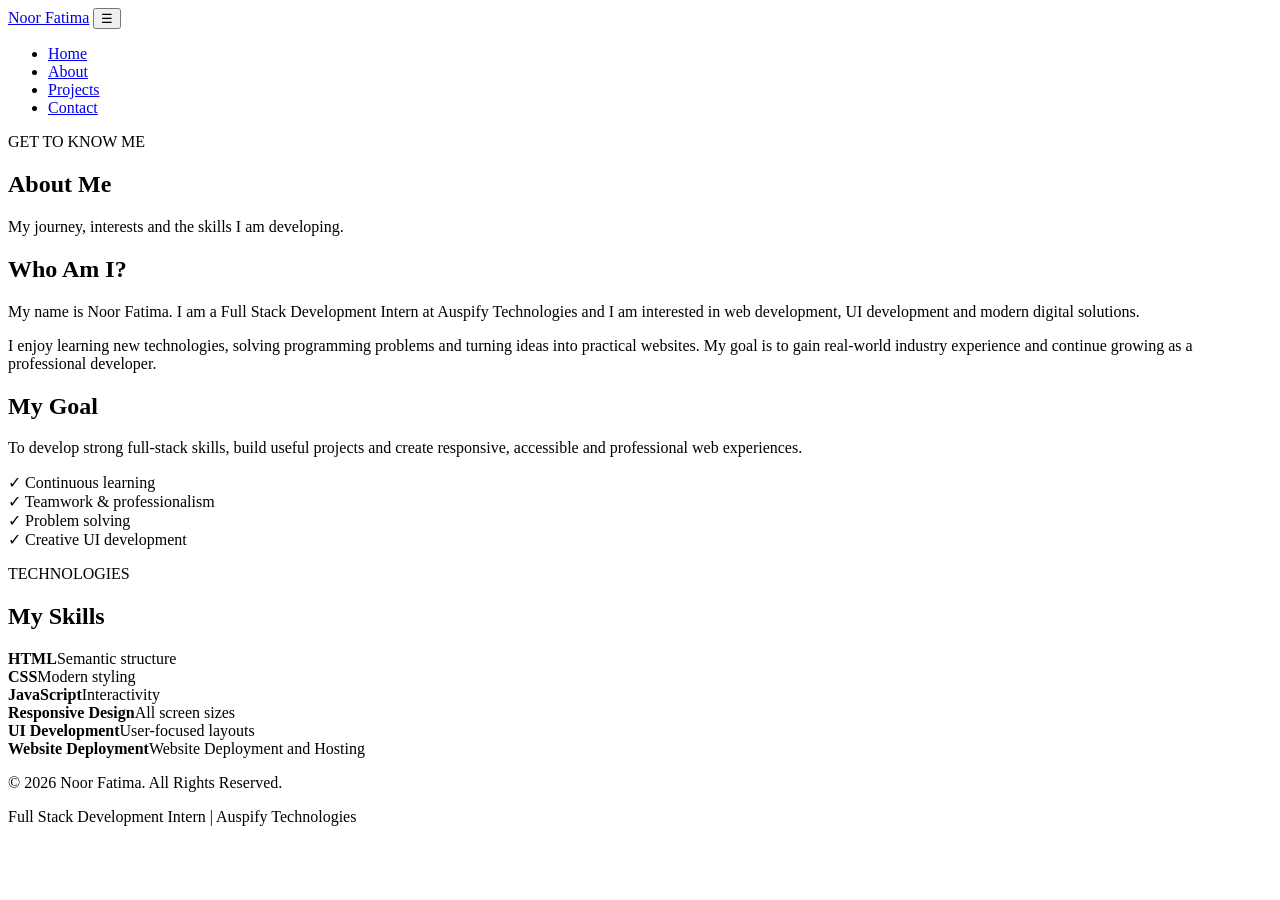
==== about.html @ 8fc9ce42 "Add files via upload" ====
<!DOCTYPE html>
<html lang="en">
<head>
  <meta charset="UTF-8">
  <meta name="viewport" content="width=device-width, initial-scale=1.0">
  <meta name="description" content="About Noor Fatima and her web development skills">
  <title>Noor Fatima | About</title>
  <link rel="stylesheet" href="css/style.css">
</head>
<body>
<header>
  <nav class="navbar">
    <a class="logo" href="index.html">Noor Fatima<span></span></a>
    <button class="menu-toggle" aria-label="Open navigation">☰</button>
    <ul class="nav-links">
      <li><a href="index.html">Home</a></li>
      <li><a class="active" href="about.html">About</a></li>
      <li><a href="projects.html">Projects</a></li>
      <li><a href="contact.html">Contact</a></li>
    </ul>
  </nav>
</header>

<main>
  <section class="page-header">
    <p class="eyebrow">GET TO KNOW ME</p>
    <h1>About <span>Me</span></h1>
    <p>My journey, interests and the skills I am developing.</p>
  </section>

  <section class="section about-layout">
    <div class="about-card">
      <h2>Who Am I?</h2>
      <p>My name is Noor Fatima. I am a Full Stack Development Intern at Auspify Technologies and I am interested in web development, UI development and modern digital solutions.</p>
      <p>I enjoy learning new technologies, solving programming problems and turning ideas into practical websites. My goal is to gain real-world industry experience and continue growing as a professional developer.</p>
    </div>
    <div class="about-card">
      <h2>My Goal</h2>
      <p>To develop strong full-stack skills, build useful projects and create responsive, accessible and professional web experiences.</p>
      <div class="mini-list">
        <div>✓ Continuous learning</div>
        <div>✓ Teamwork & professionalism</div>
        <div>✓ Problem solving</div>
        <div>✓ Creative UI development</div>
      </div>
    </div>
  </section>

  <section class="section">
    <div class="section-heading">
      <p class="eyebrow">TECHNOLOGIES</p>
      <h2>My Skills</h2>
    </div>
    <div class="skills-grid">
      <div class="skill"><strong>HTML</strong><span>Semantic structure</span></div>
      <div class="skill"><strong>CSS</strong><span>Modern styling</span></div>
      <div class="skill"><strong>JavaScript</strong><span>Interactivity</span></div>
      <div class="skill"><strong>Responsive Design</strong><span>All screen sizes</span></div>
      <div class="skill"><strong>UI Development</strong><span>User-focused layouts</span></div>
      <div class="skill"><strong>Website Deployment</strong><span>Website Deployment and Hosting</span></div>
    </div>
  </section>
</main>

<footer>
  <p>© 2026 Noor Fatima. All Rights Reserved.</p>
  <p>Full Stack Development Intern | Auspify Technologies</p>
</footer>
<script src="js/script.js"></script>
</body>
</html>
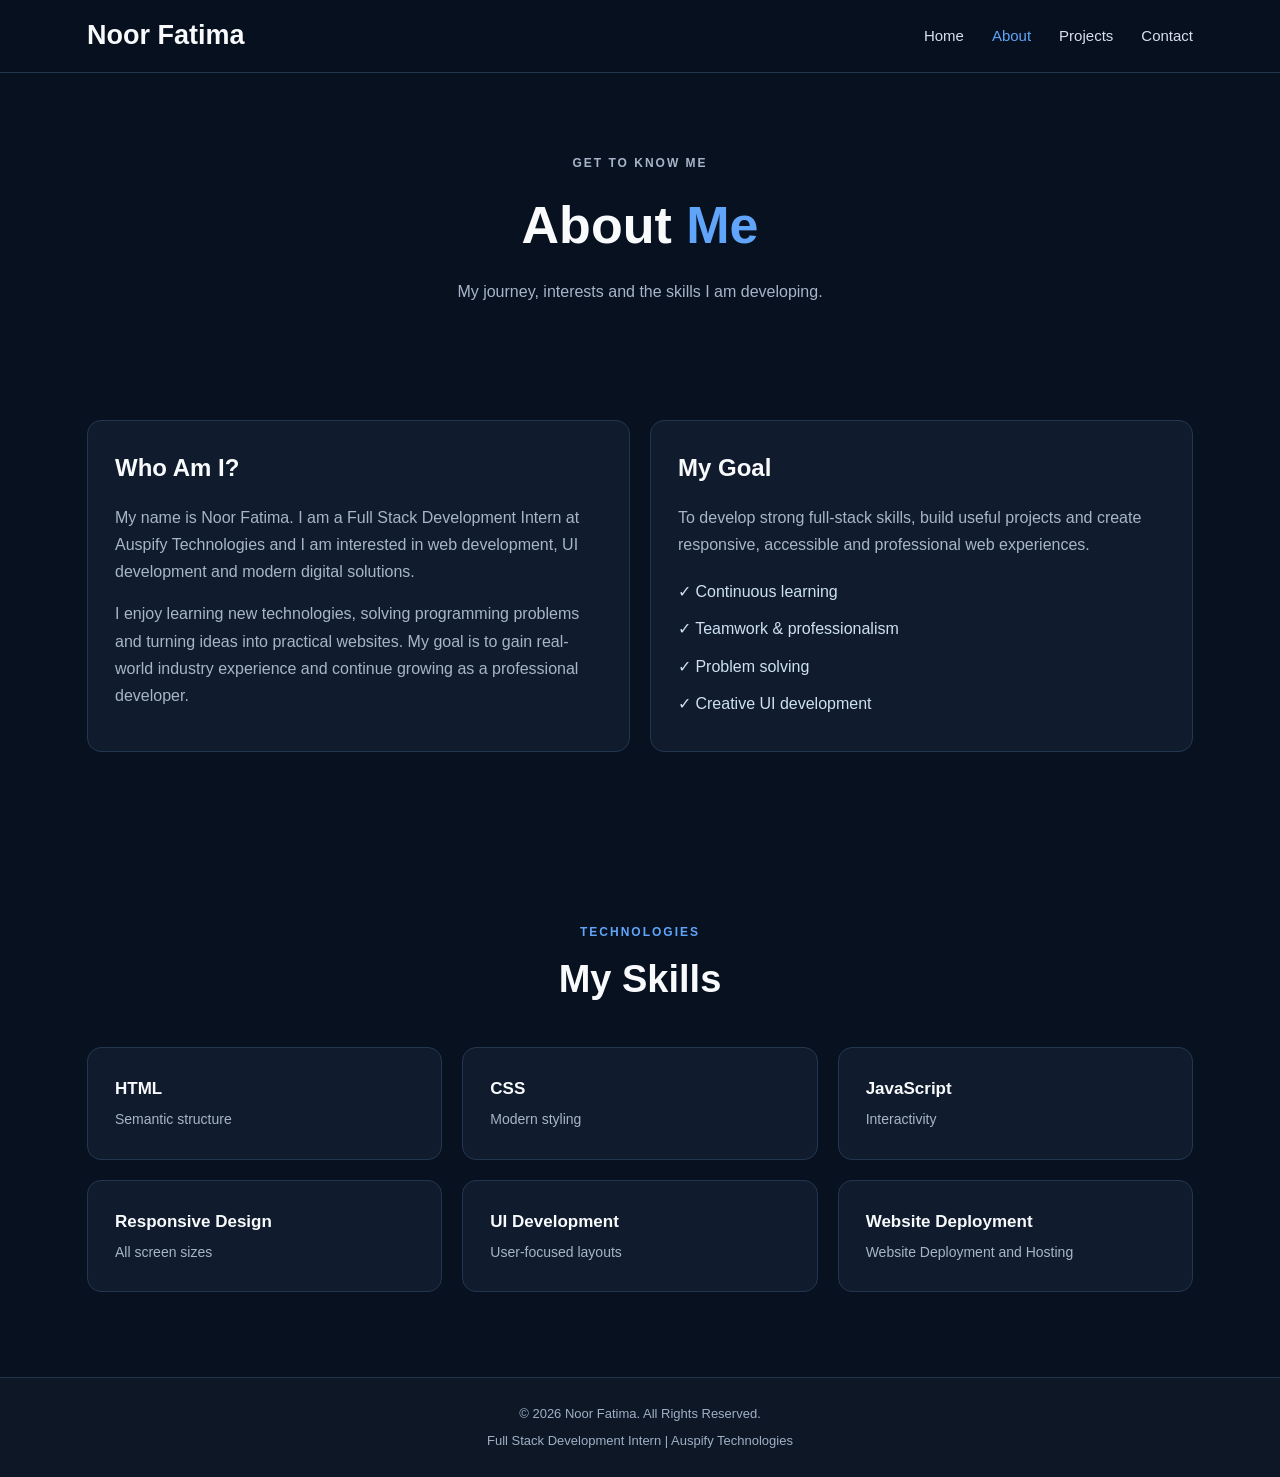
==== commit e7a782d8: "Update about.html" ====
--- a/about.html
+++ b/about.html
@@ -5,7 +5,7 @@
   <meta name="viewport" content="width=device-width, initial-scale=1.0">
   <meta name="description" content="About Noor Fatima and her web development skills">
   <title>Noor Fatima | About</title>
-  <link rel="stylesheet" href="css/style.css">
+  <link rel="stylesheet" href="style.css">
 </head>
 <body>
 <header>
@@ -66,6 +66,6 @@
   <p>© 2026 Noor Fatima. All Rights Reserved.</p>
   <p>Full Stack Development Intern | Auspify Technologies</p>
 </footer>
-<script src="js/script.js"></script>
+<script src="script.js"></script>
 </body>
 </html>
--- a/style.css
+++ b/style.css
@@ -0,0 +1,26 @@
+*{margin:0;padding:0;box-sizing:border-box}
+:root{--bg:#08111f;--surface:#101c2e;--surface2:#14243a;--text:#f8fafc;--muted:#a7b5c9;--primary:#60a5fa;--primary2:#2563eb;--border:#24364f}
+html{scroll-behavior:smooth}
+body{font-family:Inter,Arial,sans-serif;background:var(--bg);color:var(--text);line-height:1.7}
+a{color:inherit}
+.navbar{max-width:1150px;margin:auto;min-height:72px;padding:0 22px;display:flex;align-items:center;justify-content:space-between}
+header{position:sticky;top:0;z-index:100;background:rgba(8,17,31,.95);border-bottom:1px solid var(--border);backdrop-filter:blur(10px)}
+.logo{font-size:27px;font-weight:800;text-decoration:none}.logo span,.hero h1 span,.page-header h1 span{color:var(--primary)}
+.nav-links{display:flex;list-style:none;gap:28px}.nav-links a{text-decoration:none;color:#d7e0ec;font-size:15px}.nav-links a:hover,.nav-links a.active{color:var(--primary)}
+.menu-toggle{display:none;background:none;border:0;color:white;font-size:25px;cursor:pointer}
+.hero{max-width:1150px;min-height:calc(100vh - 72px);margin:auto;padding:80px 22px;display:grid;grid-template-columns:1.5fr .8fr;align-items:center;gap:70px}
+.eyebrow{color:var(--primary);font-weight:800;letter-spacing:2px;font-size:12px}
+.hero h1{font-size:clamp(44px,7vw,72px);line-height:1.08;margin:14px 0}.hero h2{font-size:27px;color:#d9e3ef;margin-bottom:16px}.hero-text{max-width:680px;color:var(--muted);font-size:17px}
+.hero-buttons{margin-top:28px}.btn{display:inline-block;border:1px solid var(--primary2);background:var(--primary2);color:#fff;text-decoration:none;padding:12px 22px;border-radius:8px;font-weight:700;cursor:pointer}.btn:hover{background:#1d4ed8}.btn-outline{background:transparent;color:var(--primary);border-color:var(--primary);margin-left:8px}
+.profile-card{background:linear-gradient(145deg,var(--surface2),var(--surface));border:1px solid var(--border);border-radius:20px;padding:42px 25px;text-align:center;box-shadow:0 25px 70px rgba(0,0,0,.25)}.initials{width:150px;height:150px;margin:0 auto 22px;border-radius:50%;display:grid;place-items:center;background:linear-gradient(135deg,#2563eb,#7c3aed);font-size:52px;font-weight:800}.profile-card p,.card p,.about-card p,.project-card p,.page-header p,.contact-info p{color:var(--muted)}
+.section{max-width:1150px;margin:auto;padding:85px 22px}.section-heading{text-align:center;margin-bottom:35px}.section-heading h2{font-size:38px;margin-top:5px}
+.feature-grid,.skills-grid,.project-grid{display:grid;grid-template-columns:repeat(3,1fr);gap:20px}.card,.about-card,.skill,.project-card,.contact-info,.contact-form{background:var(--surface);border:1px solid var(--border);border-radius:14px;padding:27px}.card{transition:.25s}.card:hover,.project-card:hover{transform:translateY(-5px);border-color:#3d6b9f}.icon{font-size:30px;color:var(--primary);margin-bottom:10px}
+.page-header{text-align:center;padding:80px 22px 30px}.page-header h1{font-size:52px;margin:8px 0}.page-header p{max-width:650px;margin:auto}
+.about-layout{display:grid;grid-template-columns:1fr 1fr;gap:20px}.about-card h2,.contact-info h2{margin-bottom:15px}.about-card p{margin-bottom:15px}.mini-list{display:grid;gap:10px;color:#cfe0f4;margin-top:20px}
+.skill{display:flex;flex-direction:column;gap:4px}.skill strong{font-size:17px}.skill span{color:var(--muted);font-size:14px}
+.project-grid{grid-template-columns:repeat(3,1fr)}.project-card{transition:.25s}.project-top{display:flex;justify-content:space-between;color:var(--primary);font-size:12px;font-weight:800;letter-spacing:1px;margin-bottom:22px}.project-card h2{margin-bottom:10px}.tags{margin-top:20px}.tags span{display:inline-block;background:#193352;color:#a9d2ff;padding:5px 10px;border-radius:20px;font-size:12px;margin:3px}
+.note{margin-top:24px;background:#0e2137;border-left:3px solid var(--primary);padding:16px;color:#bcd0e7;font-size:14px}
+.contact-layout{display:grid;grid-template-columns:.8fr 1.2fr;gap:20px}.contact-item{display:flex;flex-direction:column;gap:3px;margin-top:24px}.contact-item strong{color:var(--primary);font-size:13px;text-transform:uppercase;letter-spacing:1px}.contact-item a{color:#dbeafe;text-decoration:none}.contact-form{display:flex;flex-direction:column}.contact-form label{margin:4px 0 7px;font-weight:700}.contact-form input,.contact-form textarea{width:100%;background:#091423;color:#fff;border:1px solid #30445e;border-radius:7px;padding:12px;margin-bottom:15px;font:inherit}.contact-form input:focus,.contact-form textarea:focus{outline:2px solid #2563eb;border-color:#2563eb}.form-message{margin-top:12px;color:#86efac}
+footer{text-align:center;padding:25px 20px;background:#0d1726;border-top:1px solid var(--border);color:#9fb0c5;font-size:13px}footer p+p{margin-top:4px}
+@media(max-width:800px){.menu-toggle{display:block}.nav-links{display:none;position:absolute;top:72px;left:0;right:0;background:#0b1627;padding:18px 22px;flex-direction:column;gap:16px;border-bottom:1px solid var(--border)}.nav-links.open{display:flex}.hero{grid-template-columns:1fr;text-align:center;padding-top:60px}.hero-text{margin:auto}.profile-card{max-width:330px;width:100%;margin:auto}.feature-grid,.skills-grid,.project-grid,.about-layout,.contact-layout{grid-template-columns:1fr}.page-header h1{font-size:42px}}
+@media(max-width:480px){.navbar{padding:0 16px}.hero,.section{padding-left:16px;padding-right:16px}.hero h1{font-size:42px}.hero h2{font-size:22px}.btn{width:100%;text-align:center}.btn-outline{margin:10px 0 0}.page-header{padding-left:16px;padding-right:16px}.initials{width:120px;height:120px;font-size:42px}}
